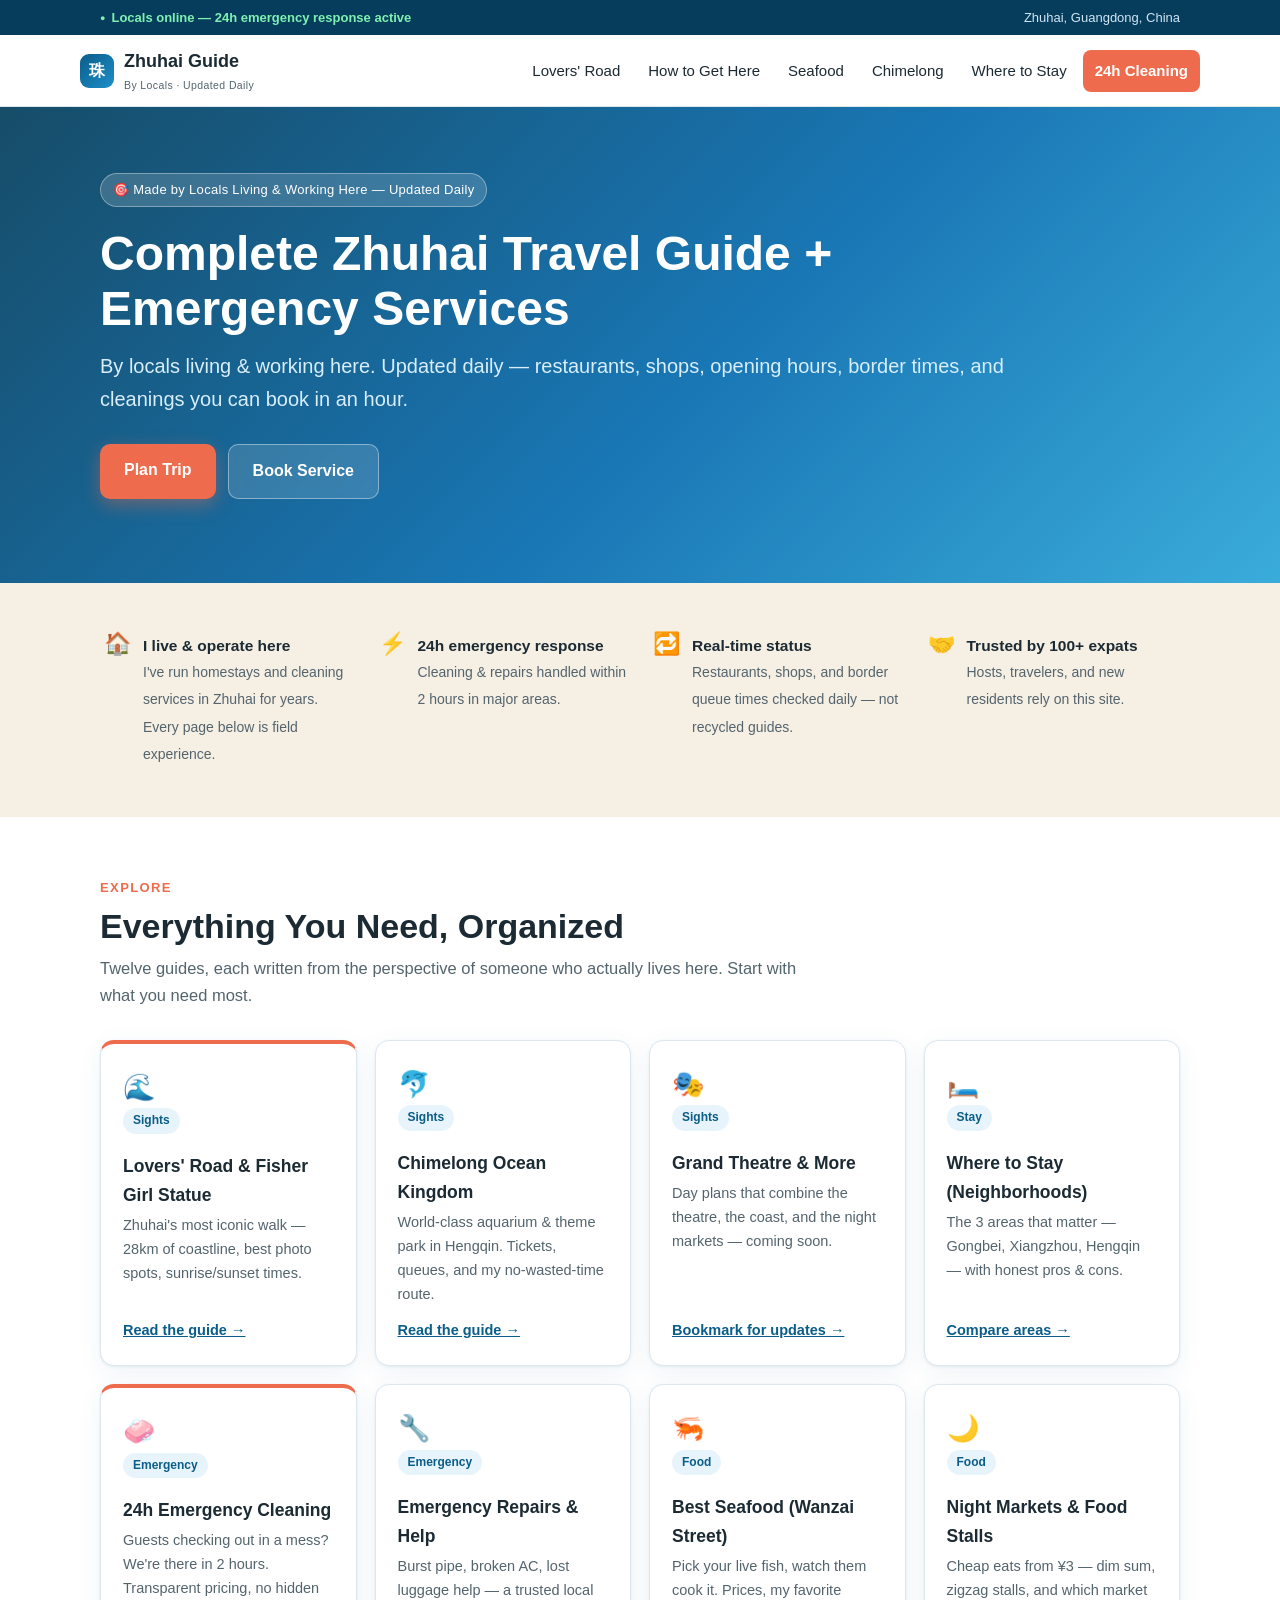
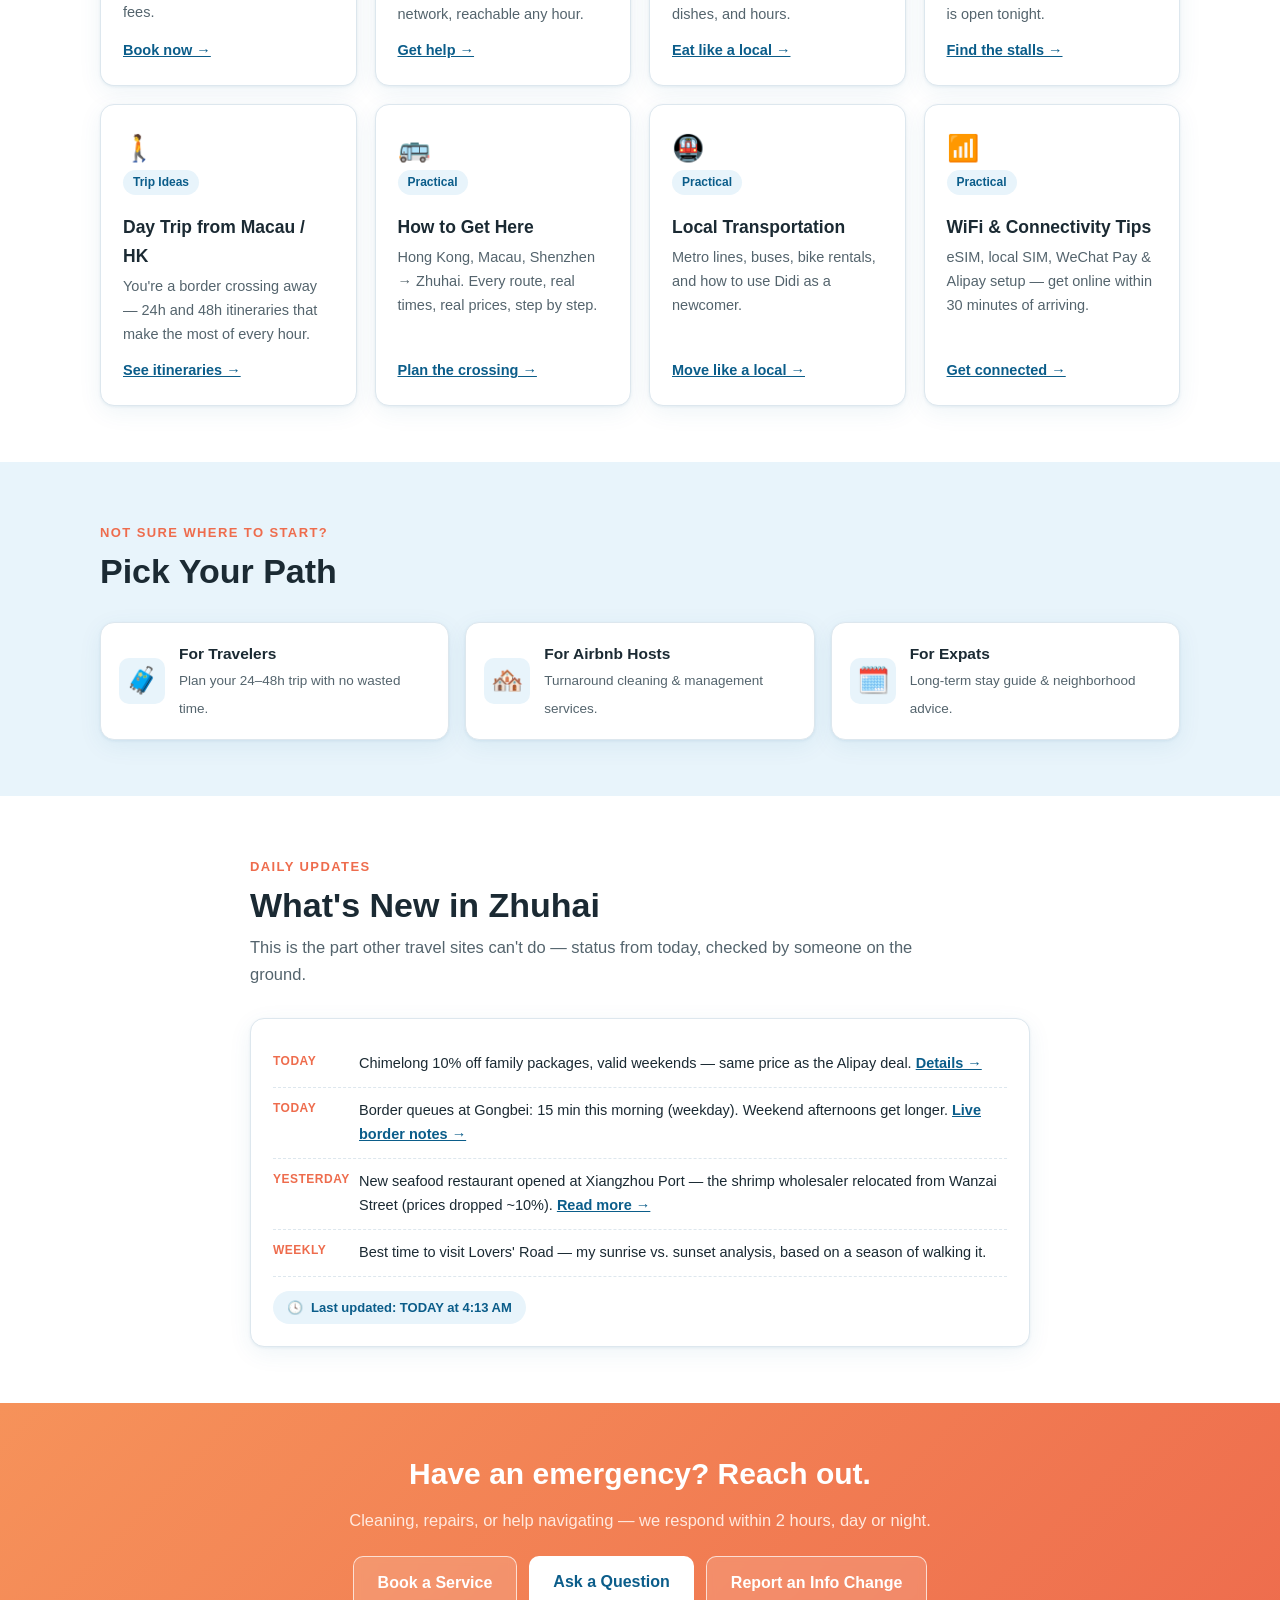
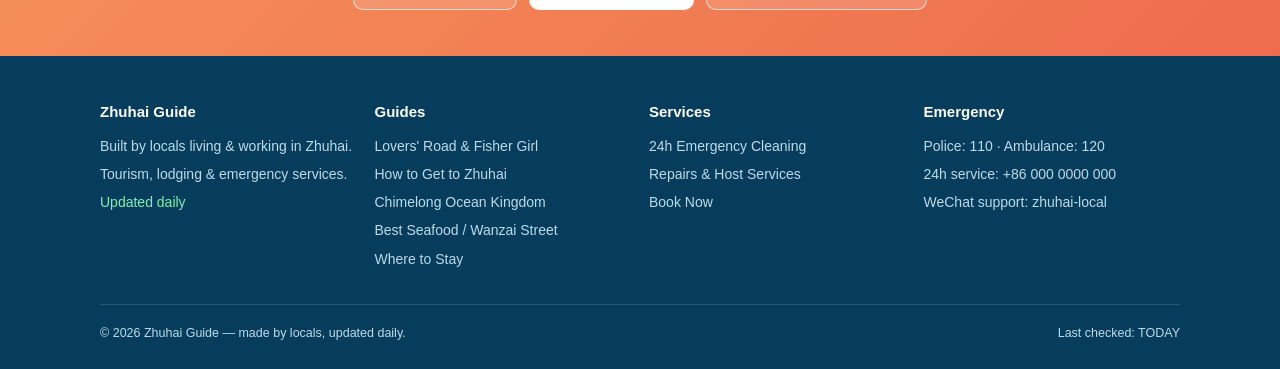
==== index.html @ 051f2bc5 "Init Zhuhai travel guide static site (6 P0 pages)" ====
<!DOCTYPE html>
<html lang="en">
<head>
<meta charset="UTF-8">
<meta name="viewport" content="width=device-width, initial-scale=1.0">
<title>Complete Zhuhai Travel Guide + Emergency Services | By Locals, Updated Daily</title>
<meta name="description" content="Local Zhuhai travel guide: Lovers' Road, Fisher Girl Statue, Chimelong Ocean Kingdom, best seafood, where to stay, and 24-hour emergency cleaning & repair services. Built and updated daily by people living in Zhuhai.">
<meta property="og:title" content="Zhuhai Travel Guide — By Locals, Updated Daily">
<meta property="og:description" content="Lovers' Road, Chimelong, seafood, where to stay + 24h emergency cleaning. Live info from locals living and working in Zhuhai.">
<link rel="stylesheet" href="assets/css/style.css">
</head>
<body>

<!-- Top utility bar -->
<div class="topbar">
  <div class="container">
    <span class="live">Locals online — 24h emergency response active</span>
    <span>Zhuhai, Guangdong, China</span>
  </div>
</div>

<!-- Header -->
<header class="site-header">
  <div class="container navbar">
    <a class="brand" href="index.html">
      <span class="logo">珠</span>
      <span>Zhuhai Guide<small>By Locals · Updated Daily</small></span>
    </a>
    <button class="nav-toggle" aria-label="Menu">☰</button>
    <nav>
      <ul class="nav-links">
        <li><a href="lovers-road.html">Lovers' Road</a></li>
        <li><a href="how-to-get.html">How to Get Here</a></li>
        <li><a href="seafood.html">Seafood</a></li>
        <li><a href="chimelong.html">Chimelong</a></li>
        <li><a href="accommodation.html">Where to Stay</a></li>
        <li class="nav-cta"><a href="emergency-cleaning.html">24h Cleaning</a></li>
      </ul>
    </nav>
  </div>
</header>

<!-- Hero -->
<section class="hero">
  <div class="container">
    <span class="badge">🎯 Made by Locals Living &amp; Working Here — Updated Daily</span>
    <h1>Complete Zhuhai Travel Guide + Emergency Services</h1>
    <p class="lead">By locals living &amp; working here. Updated daily — restaurants, shops, opening hours, border times, and cleanings you can book in an hour.</p>
    <div class="btn-row">
      <a class="btn btn-primary" href="#nav-grid">Plan Trip</a>
      <a class="btn btn-ghost" href="emergency-cleaning.html">Book Service</a>
    </div>
  </div>
</section>

<!-- Trust signals -->
<section class="section sand" style="padding: 36px 0;">
  <div class="container trust-grid">
    <div class="trust-chip"><span class="ico">🏠</span><div><b>I live &amp; operate here</b><span>I've run homestays and cleaning services in Zhuhai for years. Every page below is field experience.</span></div></div>
    <div class="trust-chip"><span class="ico">⚡</span><div><b>24h emergency response</b><span>Cleaning &amp; repairs handled within 2 hours in major areas.</span></div></div>
    <div class="trust-chip"><span class="ico">🔁</span><div><b>Real-time status</b><span>Restaurants, shops, and border queue times checked daily — not recycled guides.</span></div></div>
    <div class="trust-chip"><span class="ico">🤝</span><div><b>Trusted by 100+ expats</b><span>Hosts, travelers, and new residents rely on this site.</span></div></div>
  </div>
</section>

<!-- Quick navigation grid -->
<section class="section" id="nav-grid">
  <div class="container">
    <div class="section-head">
      <span class="kicker">Explore</span>
      <h2>Everything You Need, Organized</h2>
      <p>Twelve guides, each written from the perspective of someone who actually lives here. Start with what you need most.</p>
    </div>

    <div class="grid auto">
      <div class="card accent"><span class="ico">🌊</span><span class="tag">Sights</span><h3>Lovers' Road &amp; Fisher Girl Statue</h3><p>Zhuhai's most iconic walk — 28km of coastline, best photo spots, sunrise/sunset times.</p><a class="more" href="lovers-road.html">Read the guide →</a></div>
      <div class="card"><span class="ico">🐬</span><span class="tag">Sights</span><h3>Chimelong Ocean Kingdom</h3><p>World-class aquarium &amp; theme park in Hengqin. Tickets, queues, and my no-wasted-time route.</p><a class="more" href="chimelong.html">Read the guide →</a></div>
      <div class="card"><span class="ico">🎭</span><span class="tag">Sights</span><h3>Grand Theatre &amp; More</h3><p>Day plans that combine the theatre, the coast, and the night markets — coming soon.</p><a class="more" href="#nav-grid">Bookmark for updates →</a></div>

      <div class="card"><span class="ico">🛏️</span><span class="tag">Stay</span><h3>Where to Stay (Neighborhoods)</h3><p>The 3 areas that matter — Gongbei, Xiangzhou, Hengqin — with honest pros &amp; cons.</p><a class="more" href="accommodation.html">Compare areas →</a></div>
      <div class="card accent"><span class="ico">🧼</span><span class="tag">Emergency</span><h3>24h Emergency Cleaning</h3><p>Guests checking out in a mess? We're there in 2 hours. Transparent pricing, no hidden fees.</p><a class="more" href="emergency-cleaning.html">Book now →</a></div>
      <div class="card"><span class="ico">🔧</span><span class="tag">Emergency</span><h3>Emergency Repairs &amp; Help</h3><p>Burst pipe, broken AC, lost luggage help — a trusted local network, reachable any hour.</p><a class="more" href="emergency-cleaning.html">Get help →</a></div>

      <div class="card"><span class="ico">🦐</span><span class="tag">Food</span><h3>Best Seafood (Wanzai Street)</h3><p>Pick your live fish, watch them cook it. Prices, my favorite dishes, and hours.</p><a class="more" href="seafood.html">Eat like a local →</a></div>
      <div class="card"><span class="ico">🌙</span><span class="tag">Food</span><h3>Night Markets &amp; Food Stalls</h3><p>Cheap eats from ¥3 — dim sum, zigzag stalls, and which market is open tonight.</p><a class="more" href="seafood.html">Find the stalls →</a></div>
      <div class="card"><span class="ico">🚶</span><span class="tag">Trip Ideas</span><h3>Day Trip from Macau / HK</h3><p>You're a border crossing away — 24h and 48h itineraries that make the most of every hour.</p><a class="more" href="how-to-get.html">See itineraries →</a></div>

      <div class="card"><span class="ico">🚌</span><span class="tag">Practical</span><h3>How to Get Here</h3><p>Hong Kong, Macau, Shenzhen → Zhuhai. Every route, real times, real prices, step by step.</p><a class="more" href="how-to-get.html">Plan the crossing →</a></div>
      <div class="card"><span class="ico">🚇</span><span class="tag">Practical</span><h3>Local Transportation</h3><p>Metro lines, buses, bike rentals, and how to use Didi as a newcomer.</p><a class="more" href="accommodation.html">Move like a local →</a></div>
      <div class="card"><span class="ico">📶</span><span class="tag">Practical</span><h3>WiFi &amp; Connectivity Tips</h3><p>eSIM, local SIM, WeChat Pay &amp; Alipay setup — get online within 30 minutes of arriving.</p><a class="more" href="how-to-get.html">Get connected →</a></div>
    </div>
  </div>
</section>

<!-- Quick links for different users -->
<section class="section tint">
  <div class="container">
    <div class="section-head">
      <span class="kicker">Not sure where to start?</span>
      <h2>Pick Your Path</h2>
    </div>
    <div class="user-links">
      <a class="user-link" href="how-to-get.html"><span class="ico">🧳</span><div><b>For Travelers</b><span>Plan your 24–48h trip with no wasted time.</span></div></a>
      <a class="user-link" href="emergency-cleaning.html"><span class="ico">🏘️</span><div><b>For Airbnb Hosts</b><span>Turnaround cleaning &amp; management services.</span></div></a>
      <a class="user-link" href="accommodation.html"><span class="ico">🗓️</span><div><b>For Expats</b><span>Long-term stay guide &amp; neighborhood advice.</span></div></a>
    </div>
  </div>
</section>

<!-- Daily updates -->
<section class="section">
  <div class="container narrow">
    <div class="section-head">
      <span class="kicker">Daily Updates</span>
      <h2>What's New in Zhuhai</h2>
      <p>This is the part other travel sites can't do — status from today, checked by someone on the ground.</p>
    </div>
    <div class="update-card">
      <div class="update-item"><span class="when">Today</span><p>Chimelong 10% off family packages, valid weekends — same price as the Alipay deal. <a href="chimelong.html">Details →</a></p></div>
      <div class="update-item"><span class="when">Today</span><p>Border queues at Gongbei: 15 min this morning (weekday). Weekend afternoons get longer. <a href="how-to-get.html">Live border notes →</a></p></div>
      <div class="update-item"><span class="when">Yesterday</span><p>New seafood restaurant opened at Xiangzhou Port — the shrimp wholesaler relocated from Wanzai Street (prices dropped ~10%). <a href="seafood.html">Read more →</a></p></div>
      <div class="update-item"><span class="when">Weekly</span><p>Best time to visit Lovers' Road — my sunrise vs. sunset analysis, based on a season of walking it.</p></div>
      <div class="updated-stamp" id="updateStamp">Last updated: TODAY</div>
    </div>
  </div>
</section>

<!-- CTA band -->
<section class="cta-band">
  <div class="container">
    <h2>Have an emergency? Reach out.</h2>
    <p>Cleaning, repairs, or help navigating — we respond within 2 hours, day or night.</p>
    <div class="btn-row" style="justify-content: center;">
      <a class="btn btn-ghost" href="emergency-cleaning.html">Book a Service</a>
      <a class="btn" href="how-to-get.html" style="background:#fff;color:var(--ocean);">Ask a Question</a>
      <a class="btn btn-ghost" href="#nav-grid">Report an Info Change</a>
    </div>
  </div>
</section>

<!-- Footer -->
<footer class="site-footer">
  <div class="container">
    <div class="grid">
      <div>
        <h4>Zhuhai Guide</h4>
        <ul>
          <li>Built by locals living &amp; working in Zhuhai.</li>
          <li>Tourism, lodging &amp; emergency services.</li>
          <li class="live" style="color:#7ef0b0;">Updated daily</li>
        </ul>
      </div>
      <div>
        <h4>Guides</h4>
        <ul>
          <li><a href="lovers-road.html">Lovers' Road &amp; Fisher Girl</a></li>
          <li><a href="how-to-get.html">How to Get to Zhuhai</a></li>
          <li><a href="chimelong.html">Chimelong Ocean Kingdom</a></li>
          <li><a href="seafood.html">Best Seafood / Wanzai Street</a></li>
          <li><a href="accommodation.html">Where to Stay</a></li>
        </ul>
      </div>
      <div>
        <h4>Services</h4>
        <ul>
          <li><a href="emergency-cleaning.html">24h Emergency Cleaning</a></li>
          <li><a href="emergency-cleaning.html">Repairs &amp; Host Services</a></li>
          <li><a href="emergency-cleaning.html">Book Now</a></li>
        </ul>
      </div>
      <div>
        <h4>Emergency</h4>
        <ul>
          <li>Police: 110 · Ambulance: 120</li>
          <li>24h service: +86 000 0000 000</li>
          <li>WeChat support: zhuhai-local</li>
        </ul>
      </div>
    </div>
    <div class="footer-base">
      <span>© 2026 Zhuhai Guide — made by locals, updated daily.</span>
      <span class="live">Last checked: TODAY</span>
    </div>
  </div>
</footer>

<script src="assets/js/main.js"></script>
</body>
</html>
---- assets/css/style.css ----
/* ============ Zhuhai Guide — Shared Stylesheet ============ */
:root {
  --ocean: #0b5d8a;
  --ocean-dark: #073d5c;
  --ocean-light: #e8f4fb;
  --sand: #f6efe4;
  --sand-dark: #e8dcc8;
  --coral: #ee6c4d;
  --coral-dark: #d95539;
  --gold: #f2a900;
  --ink: #1b2a33;
  --ink-soft: #54646d;
  --white: #ffffff;
  --line: #dde7ee;
  --shadow: 0 1px 3px rgba(11, 93, 138, 0.08), 0 6px 24px rgba(11, 93, 138, 0.07);
  --shadow-lg: 0 4px 10px rgba(11, 93, 138, 0.1), 0 18px 48px rgba(11, 93, 138, 0.12);
  --radius: 14px;
  --radius-sm: 9px;
  --maxw: 1120px;
}

* { box-sizing: border-box; }

html { scroll-behavior: smooth; }

body {
  margin: 0;
  font-family: -apple-system, BlinkMacSystemFont, "Segoe UI", Roboto, "Helvetica Neue", "PingFang SC", "Microsoft YaHei", sans-serif;
  color: var(--ink);
  background: var(--white);
  line-height: 1.65;
  font-size: 16.5px;
}

img { max-width: 100%; display: block; }

a { color: var(--ocean); }

.container { max-width: var(--maxw); margin: 0 auto; padding: 0 20px; }
.narrow { max-width: 820px; }

/* ---------- Top utility bar ---------- */
.topbar {
  background: var(--ocean-dark);
  color: #cfe7f5;
  font-size: 13px;
  padding: 7px 0;
}
.topbar .container { display: flex; align-items: center; justify-content: space-between; gap: 12px; flex-wrap: wrap; }
.topbar .live { color: #7ef0b0; font-weight: 600; }
.topbar .live::before { content: "●"; margin-right: 6px; font-size: 9px; vertical-align: middle; }

/* ---------- Header / Nav ---------- */
.site-header {
  position: sticky; top: 0; z-index: 50;
  background: rgba(255, 255, 255, 0.92);
  backdrop-filter: blur(8px);
  border-bottom: 1px solid var(--line);
}
.navbar { display: flex; align-items: center; justify-content: space-between; gap: 16px; padding: 12px 0; }
.brand { display: flex; align-items: center; gap: 10px; font-weight: 700; color: var(--ink); text-decoration: none; font-size: 18px; }
.brand .logo { width: 34px; height: 34px; border-radius: 9px; background: linear-gradient(135deg, var(--ocean), #1d8fc9); display: grid; place-items: center; color: #fff; font-size: 16px; }
.brand small { display: block; font-size: 10.5px; font-weight: 500; color: var(--ink-soft); letter-spacing: 0.4px; }

.nav-links { display: flex; align-items: center; gap: 4px; list-style: none; margin: 0; padding: 0; }
.nav-links a { display: block; padding: 9px 12px; border-radius: 8px; text-decoration: none; color: var(--ink); font-size: 15px; font-weight: 500; }
.nav-links a:hover { background: var(--ocean-light); color: var(--ocean); }
.nav-cta a { background: var(--coral); color: #fff !important; font-weight: 600; }
.nav-cta a:hover { background: var(--coral-dark); }

.nav-toggle { display: none; background: none; border: 1px solid var(--line); border-radius: 8px; padding: 8px 10px; cursor: pointer; font-size: 18px; line-height: 1; }

@media (max-width: 960px) {
  .nav-toggle { display: block; }
  .nav-links {
    display: none;
    position: absolute; top: 100%; left: 0; right: 0;
    background: var(--white);
    border-bottom: 1px solid var(--line);
    box-shadow: var(--shadow);
    flex-direction: column; align-items: stretch; padding: 10px 16px 14px; gap: 2px;
  }
  .nav-links.open { display: flex; }
}

/* ---------- Hero ---------- */
.hero { position: relative; background: linear-gradient(135deg, #07415f 0%, #0b6eb0 55%, #2ea7d8 100%); color: #fff; padding: 66px 0 84px; overflow: hidden; }
.hero::after { content: ""; position: absolute; inset: 0; background-image: linear-gradient(160deg, rgba(255,255,255,0.06) 25%, transparent 25%), linear-gradient(160deg, transparent 25%, rgba(255,255,255,0.06) 25%); background-size: 46px 46px; pointer-events: none; }
.hero .container { position: relative; z-index: 1; }
.hero h1 { font-size: clamp(30px, 5vw, 48px); line-height: 1.14; margin: 0 0 14px; max-width: 17em; }
.hero p.lead { font-size: clamp(16px, 2.4vw, 20px); color: #d8eefb; max-width: 46em; margin: 0 0 28px; }
.hero .badge { display: inline-block; background: rgba(255,255,255,0.16); border: 1px solid rgba(255,255,255,0.35); padding: 5px 12px; border-radius: 999px; font-size: 13px; margin-bottom: 20px; letter-spacing: 0.3px; }
.btn-row { display: flex; flex-wrap: wrap; gap: 12px; }
.btn { display: inline-block; padding: 13px 24px; border-radius: 10px; font-weight: 600; text-decoration: none; font-size: 16px; transition: transform 0.12s ease, box-shadow 0.12s ease; }
.btn:hover { transform: translateY(-1px); }
.btn-primary { background: var(--coral); color: #fff; box-shadow: 0 6px 18px rgba(238,108,77,0.4); }
.btn-primary:hover { background: var(--coral-dark); }
.btn-ghost { background: rgba(255,255,255,0.14); color: #fff; border: 1px solid rgba(255,255,255,0.4); backdrop-filter: blur(4px); }
.btn-ghost:hover { background: rgba(255,255,255,0.24); }
.btn-outline { background: var(--white); color: var(--ocean); border: 1.5px solid var(--ocean); }
.btn-outline:hover { background: var(--ocean-light); }

/* ---------- Sections ---------- */
.section { padding: 56px 0; }
.section.tint { background: var(--ocean-light); }
.section.sand { background: var(--sand); }
.section-head { max-width: 720px; margin-bottom: 30px; }
.section-head h2 { font-size: clamp(24px, 3.4vw, 34px); margin: 6px 0 8px; line-height: 1.2; }
.section-head .kicker { color: var(--coral); font-weight: 700; font-size: 13px; letter-spacing: 1.4px; text-transform: uppercase; }
.section-head p { color: var(--ink-soft); margin: 0; }

/* ---------- Trust strip ---------- */
.trust { background: var(--white); border-bottom: 1px solid var(--line); }
.trust-grid { display: grid; grid-template-columns: repeat(auto-fit, minmax(230px, 1fr)); gap: 18px; }
.trust-chip { display: flex; align-items: flex-start; gap: 12px; padding: 14px 4px; }
.trust-chip .ico { font-size: 22px; line-height: 1; }
.trust-chip b { display: block; font-size: 15.5px; }
.trust-chip span { color: var(--ink-soft); font-size: 14px; }

/* ---------- Cards / grids ---------- */
.grid { display: grid; gap: 18px; }
.grid.auto { grid-template-columns: repeat(auto-fit, minmax(250px, 1fr)); }

.card { background: var(--white); border: 1px solid var(--line); border-radius: var(--radius); padding: 22px; box-shadow: var(--shadow); display: flex; flex-direction: column; }
.card:hover { box-shadow: var(--shadow-lg); }
.card .ico { font-size: 26px; }
.card h3 { margin: 10px 0 4px; font-size: 17.5px; }
.card p { margin: 0 0 12px; color: var(--ink-soft); font-size: 14.5px; flex: 1; }
.card .tag { align-self: flex-start; background: var(--ocean-light); color: var(--ocean); font-size: 12px; font-weight: 600; padding: 3px 10px; border-radius: 999px; margin-bottom: 8px; }
.card a.more { font-weight: 600; font-size: 14.5px; }
.card.accent { border-top: 4px solid var(--coral); }

/* ---------- Quick links ---------- */
.user-links { display: grid; grid-template-columns: repeat(auto-fit, minmax(240px, 1fr)); gap: 16px; }
.user-link { display: flex; align-items: center; gap: 14px; background: var(--white); border: 1px solid var(--line); border-radius: var(--radius); padding: 18px; text-decoration: none; color: var(--ink); box-shadow: var(--shadow); }
.user-link:hover { border-color: var(--ocean); box-shadow: var(--shadow-lg); }
.user-link .ico { font-size: 26px; background: var(--ocean-light); border-radius: 10px; width: 46px; height: 46px; display: grid; place-items: center; flex-shrink: 0; }
.user-link b { display: block; font-size: 15.5px; }
.user-link span { color: var(--ink-soft); font-size: 13.5px; }

/* ---------- Update log ---------- */
.update-card { background: var(--white); border: 1px solid var(--line); border-radius: var(--radius); padding: 22px; box-shadow: var(--shadow); }
.update-item { display: flex; gap: 12px; padding: 11px 0; border-bottom: 1px dashed var(--line); }
.update-item:last-child { border-bottom: 0; }
.update-item .when { color: var(--coral); font-weight: 700; font-size: 12px; text-transform: uppercase; letter-spacing: 0.5px; min-width: 74px; }
.update-item p { margin: 0; font-size: 14.5px; }
.update-item a { font-weight: 600; }
.updated-stamp { display: inline-flex; align-items: center; gap: 8px; background: var(--ocean-light); color: var(--ocean); padding: 6px 14px; border-radius: 999px; font-size: 13px; font-weight: 600; margin-top: 14px; }
.updated-stamp::before { content: "🕓"; }

/* ---------- Article / prose pages ---------- */
.page-head { background: linear-gradient(135deg, #07415f, #0b6eb0); color: #fff; padding: 44px 0 52px; }
.page-head h1 { margin: 6px 0 10px; font-size: clamp(26px, 4vw, 40px); line-height: 1.15; }
.page-head p { color: #d8eefb; margin: 0; max-width: 60em; font-size: 16px; }
.page-head .crumbs { font-size: 13px; color: #b5d8ee; margin-bottom: 14px; }
.page-head .crumbs a { color: #d8eefb; text-decoration: none; }
.page-head .crumbs a:hover { text-decoration: underline; }

.prose { padding-top: 40px; }
.prose h2 { font-size: 25px; margin: 44px 0 10px; padding-top: 8px; border-top: 1px solid var(--line); }
.prose h3 { font-size: 19px; margin: 26px 0 8px; color: var(--ocean-dark); }
.prose p { color: #32424c; }
.prose ul, .prose ol { color: #32424c; }
.prose li { margin: 5px 0; }
.prose blockquote { margin: 20px 0; padding: 16px 20px; background: var(--sand); border-left: 4px solid var(--gold); border-radius: 0 var(--radius-sm) var(--radius-sm) 0; font-style: italic; color: #4a3b22; }
.prose blockquote strong { font-style: normal; }

/* ---------- Tables ---------- */
.table-wrap { overflow-x: auto; margin: 18px 0; border: 1px solid var(--line); border-radius: var(--radius); box-shadow: var(--shadow); }
table { border-collapse: collapse; width: 100%; font-size: 14.5px; min-width: 560px; }
th, td { text-align: left; padding: 11px 14px; border-bottom: 1px solid var(--line); vertical-align: top; }
th { background: var(--ocean); color: #fff; font-weight: 600; font-size: 13.5px; letter-spacing: 0.3px; }
tbody tr:nth-child(even) { background: #f7fbfe; }
tbody tr:last-child td { border-bottom: 0; }
table .best { background: #e7f8ee !important; }

/* ---------- Info boxes ---------- */
.infobox { background: var(--ocean-light); border: 1px solid var(--ocean); border-radius: var(--radius); padding: 22px; margin: 24px 0; }
.infobox h3 { margin-top: 0; color: var(--ocean-dark); }
.infobox .rows { display: grid; gap: 9px; }
.infobox .rows div { font-size: 14.5px; }
.infobox .rows .k { display: inline-block; min-width: 118px; font-weight: 700; }

.emergency-box { background: #fff4f1; border: 1.5px solid var(--coral); border-radius: var(--radius); padding: 20px 22px; margin: 24px 0; }
.emergency-box h3 { margin-top: 0; color: var(--coral-dark); }
.emergency-box a.big { display: inline-block; margin-top: 6px; background: var(--coral); color: #fff; font-weight: 700; padding: 12px 22px; border-radius: 10px; text-decoration: none; }
.emergency-box a.big:hover { background: var(--coral-dark); }

.pricing { display: grid; grid-template-columns: repeat(auto-fit, minmax(240px, 1fr)); gap: 16px; }
.price-card { background: var(--white); border: 1px solid var(--line); border-radius: var(--radius); padding: 20px; box-shadow: var(--shadow); }
.price-card h4 { margin: 0 0 6px; color: var(--ocean-dark); }
.price-card .price { font-size: 22px; font-weight: 800; color: var(--coral); margin: 4px 0; }
.price-card ul { margin: 8px 0 0; padding-left: 18px; color: var(--ink-soft); font-size: 14px; }

/* ---------- Steps ---------- */
.steps { counter-reset: step; list-style: none; margin: 16px 0; padding: 0; }
.steps li { counter-increment: step; position: relative; padding: 6px 0 16px 52px; color: #32424c; }
.steps li::before { content: counter(step); position: absolute; left: 0; top: 6px; width: 36px; height: 36px; border-radius: 50%; background: var(--ocean); color: #fff; display: grid; place-items: center; font-weight: 700; font-size: 15px; }
.steps li b { color: var(--ink); }

/* ---------- Testimonials ---------- */
.talk-grid { display: grid; grid-template-columns: repeat(auto-fit, minmax(260px, 1fr)); gap: 18px; }
.talk { background: var(--white); border: 1px solid var(--line); border-radius: var(--radius); padding: 20px; box-shadow: var(--shadow); }
.talk .stars { color: var(--gold); letter-spacing: 2px; }
.talk p { font-size: 14.5px; color: #32424c; margin: 10px 0; }
.talk .who { font-size: 13px; color: var(--ink-soft); font-weight: 600; }

/* ---------- Checkmark lists ---------- */
.checks { list-style: none; padding: 0; margin: 14px 0; }
.checks li { position: relative; padding: 6px 0 6px 30px; color: #32424c; }
.checks li::before { content: "✓"; position: absolute; left: 0; top: 6px; color: #1f9d55; font-weight: 700; }

/* ---------- Back to top ---------- */
.toc { background: var(--white); border: 1px solid var(--line); border-radius: var(--radius); padding: 16px 20px; box-shadow: var(--shadow); display: inline-block; }
.toc a { display: inline-block; margin-right: 14px; font-size: 14px; font-weight: 600; }

/* ---------- FAQ ---------- */
details.faq { border: 1px solid var(--line); border-radius: var(--radius-sm); margin: 8px 0; padding: 4px 16px; background: var(--white); }
details.faq summary { cursor: pointer; font-weight: 600; padding: 12px 0; font-size: 15.5px; }
details.faq summary::before { content: "▸ "; color: var(--coral); }
details.faq[open] summary::before { content: "▾ "; }
details.faq p { margin-top: 0; color: #32424c; }

/* ---------- CTA band ---------- */
.cta-band { background: linear-gradient(135deg, #f6925a, #ee6c4d); color: #fff; padding: 46px 0; text-align: center; }
.cta-band h2 { margin: 0 0 8px; font-size: clamp(22px, 3.4vw, 30px); }
.cta-band p { color: #ffe9df; margin: 0 auto 22px; max-width: 46em; }
.cta-band .btn-ghost { border-color: rgba(255,255,255,0.7); }

/* ---------- Footer ---------- */
.site-footer { background: var(--ocean-dark); color: #bcdbe9; padding: 44px 0 26px; font-size: 14px; }
.site-footer .grid { grid-template-columns: repeat(auto-fit, minmax(180px, 1fr)); }
.site-footer h4 { color: #fff; margin: 0 0 10px; font-size: 15px; }
.site-footer ul { list-style: none; margin: 0; padding: 0; }
.site-footer li { margin: 5px 0; }
.site-footer a { color: #bcdbe9; text-decoration: none; }
.site-footer a:hover { color: #fff; text-decoration: underline; }
.footer-base { border-top: 1px solid rgba(255,255,255,0.14); margin-top: 28px; padding-top: 18px; display: flex; justify-content: space-between; flex-wrap: wrap; gap: 10px; font-size: 12.5px; }
.footer-base .live::before { color: #7ef0b0; }

/* ---------- Misc ---------- */
.subtle { color: var(--ink-soft); font-size: 14px; }
.two-col { columns: 2 260px; column-gap: 40px; }
.pad-top { padding-top: 40px; }
.center { text-align: center; }
.mt-0 { margin-top: 0; }
a.card, a.card:hover { color: inherit; text-decoration: none; }
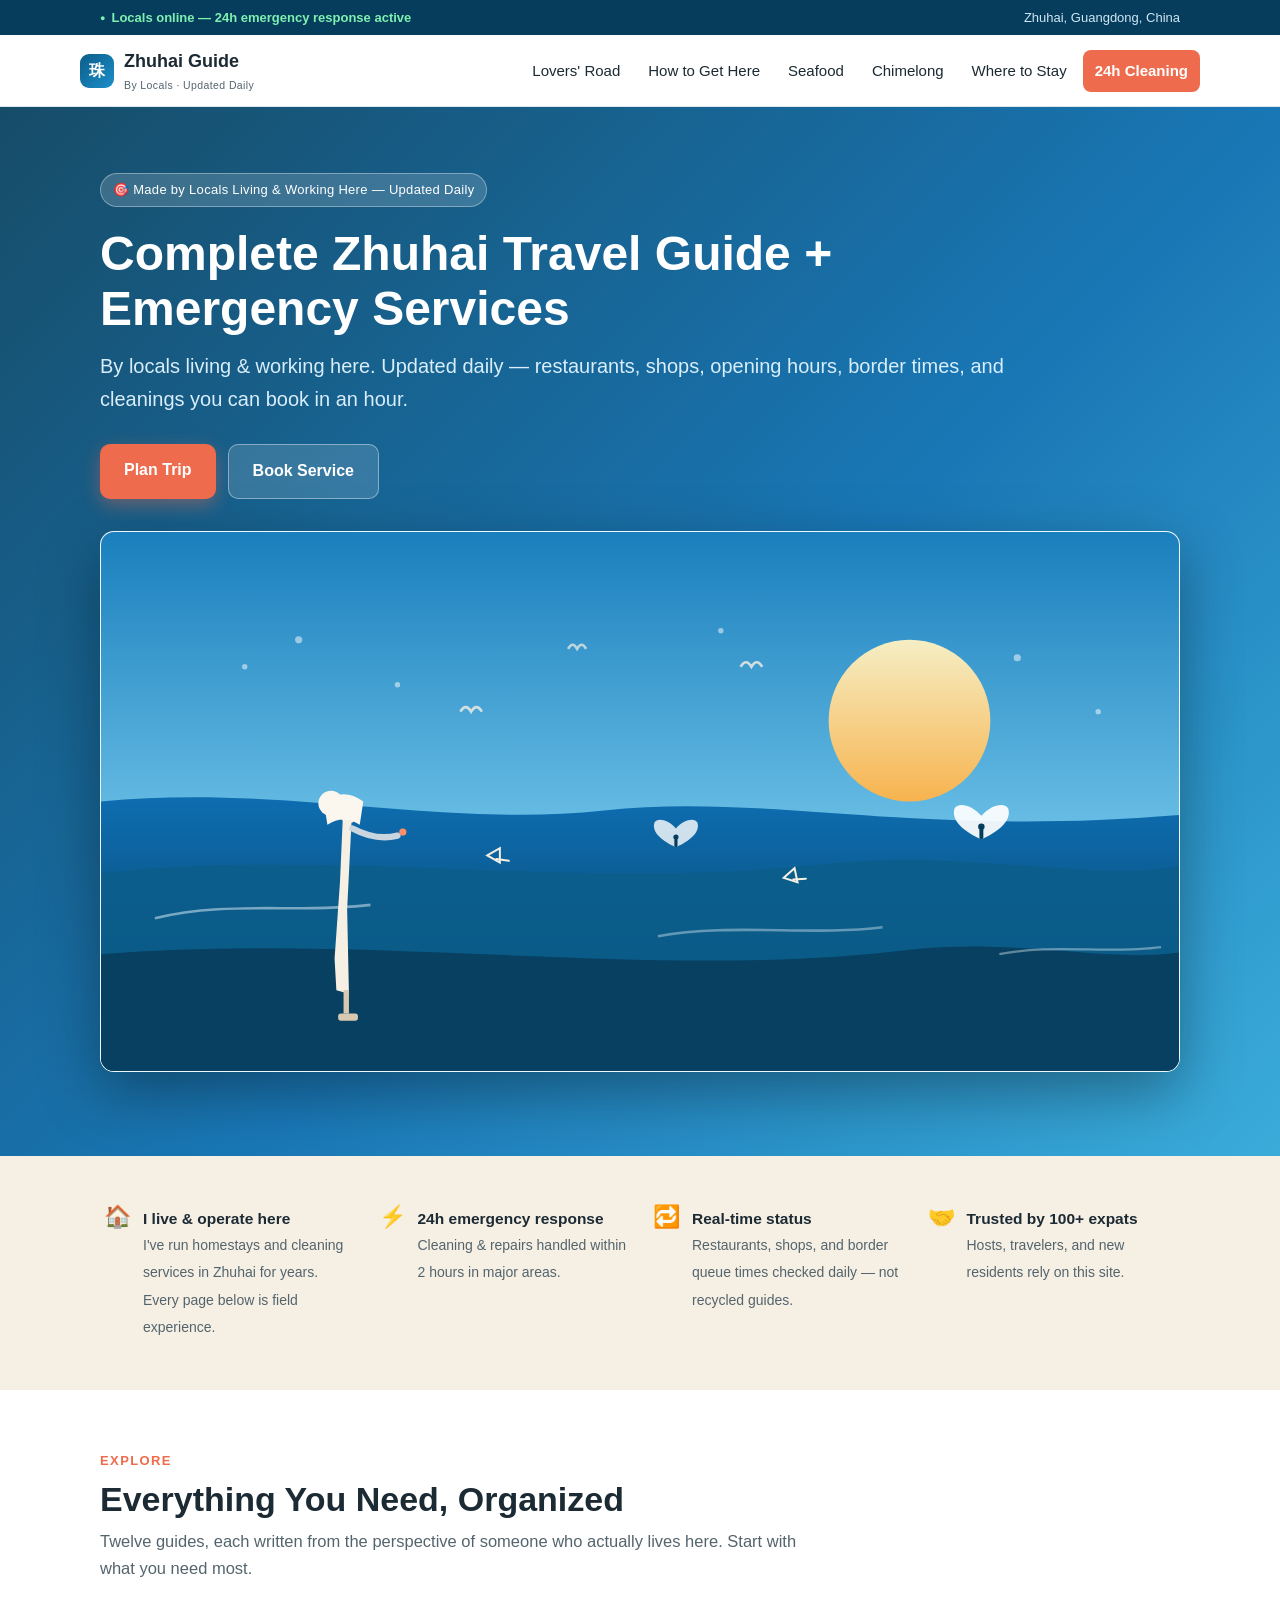
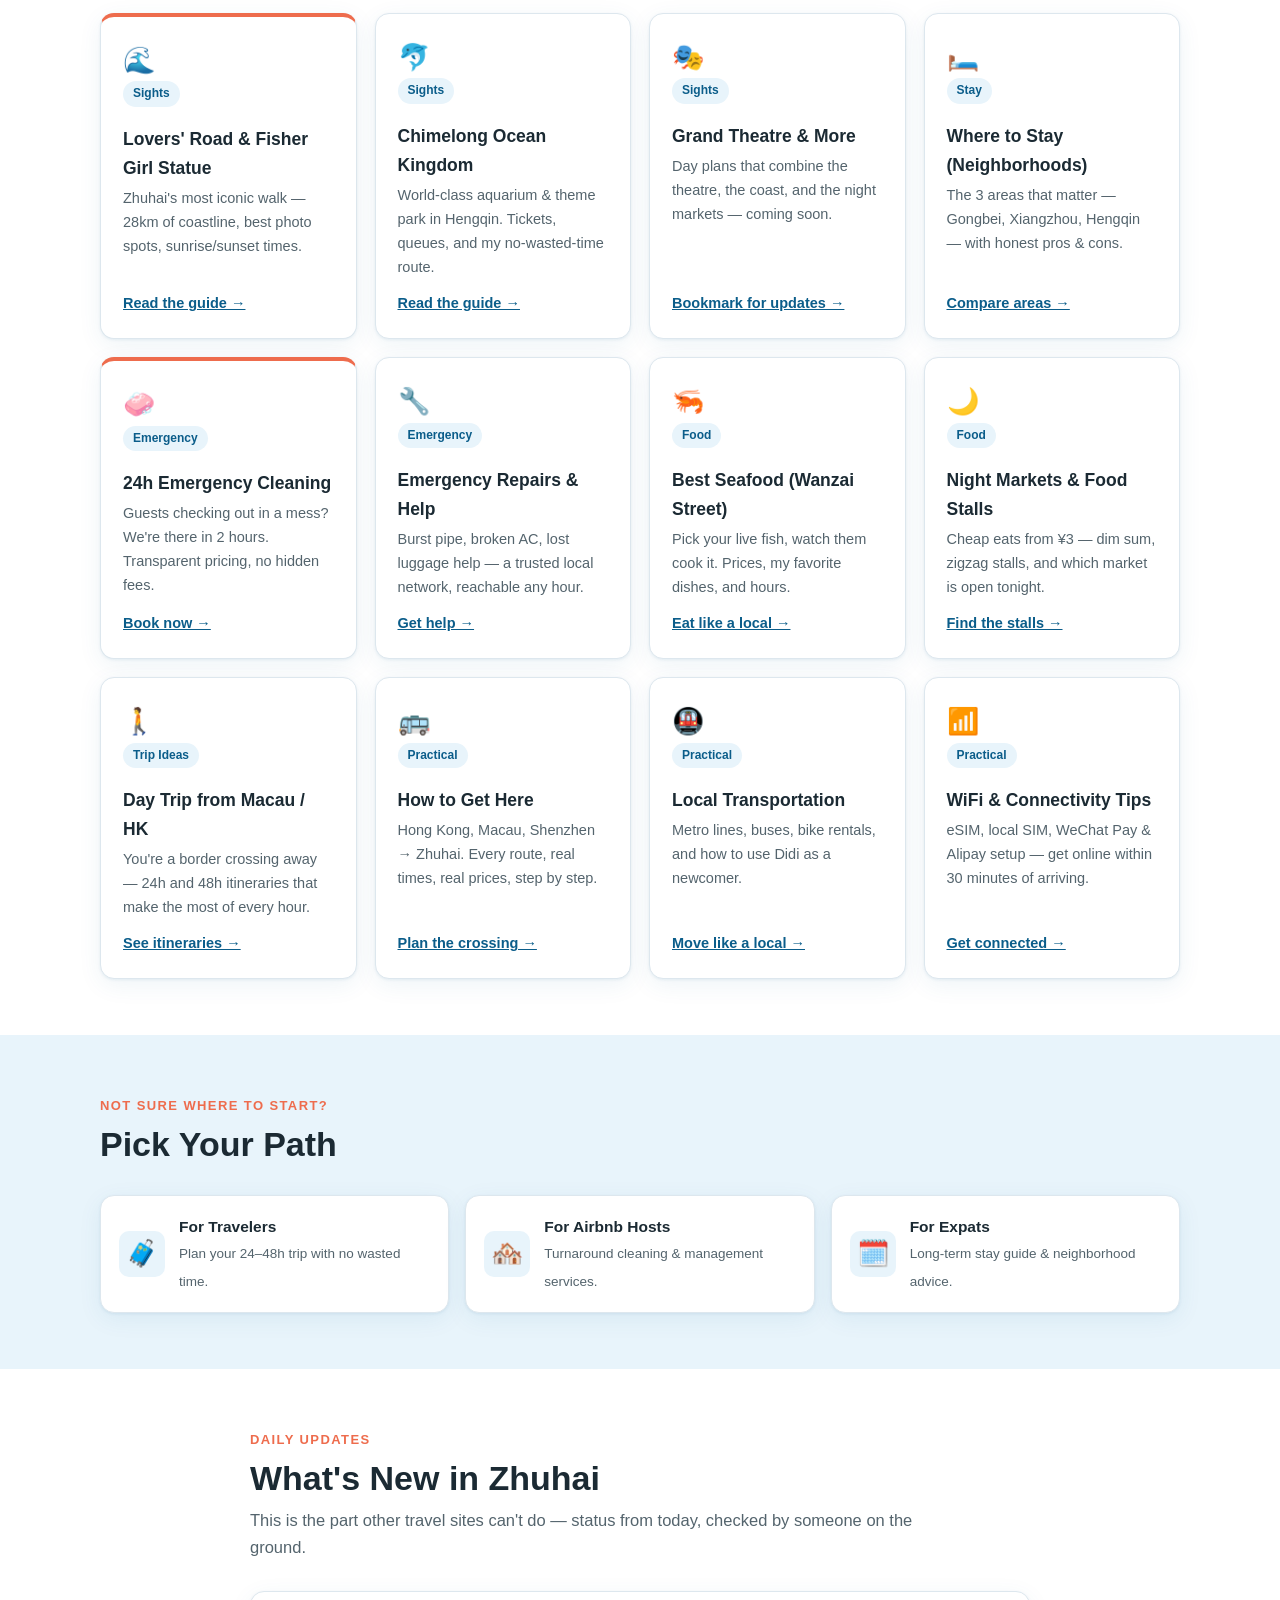
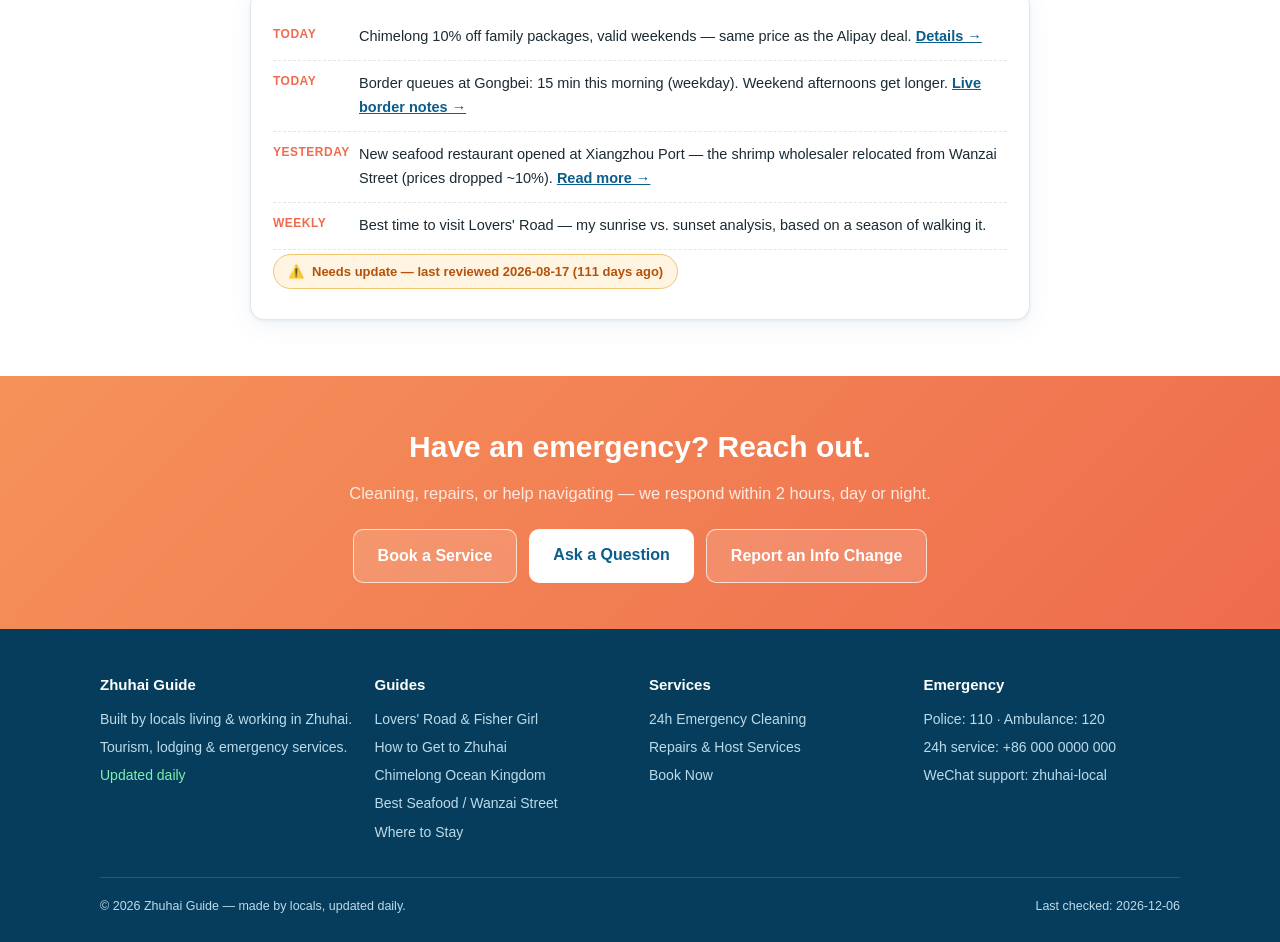
==== commit 5523bc5b: "Optimize: real images, honest update stamps, SEO structured data, GitHub Pages URLs" ====
--- a/index.html
+++ b/index.html
@@ -4,10 +4,45 @@
 <meta charset="UTF-8">
 <meta name="viewport" content="width=device-width, initial-scale=1.0">
 <title>Complete Zhuhai Travel Guide + Emergency Services | By Locals, Updated Daily</title>
-<meta name="description" content="Local Zhuhai travel guide: Lovers' Road, Fisher Girl Statue, Chimelong Ocean Kingdom, best seafood, where to stay, and 24-hour emergency cleaning & repair services. Built and updated daily by people living in Zhuhai.">
+<meta name="description" content="Local Zhuhai travel guide: Lovers' Road, Fisher Girl Statue, Chimelong Ocean Kingdom, best seafood and where to stay, plus 24-hour emergency cleaning & repair services.">
+<meta property="og:type" content="website">
+<meta property="og:url" content="https://colldcc.github.io/zhuhai-guide/">
 <meta property="og:title" content="Zhuhai Travel Guide — By Locals, Updated Daily">
 <meta property="og:description" content="Lovers' Road, Chimelong, seafood, where to stay + 24h emergency cleaning. Live info from locals living and working in Zhuhai.">
+<meta property="og:image" content="https://colldcc.github.io/zhuhai-guide/assets/img/hero-coast.svg">
+<meta name="twitter:card" content="summary_large_image">
+<meta name="twitter:title" content="Zhuhai Travel Guide — By Locals, Updated Daily">
+<meta name="twitter:description" content="Lovers' Road, Chimelong, seafood, where to stay + 24h emergency cleaning in Zhuhai.">
+<link rel="canonical" href="https://colldcc.github.io/zhuhai-guide/">
+<link rel="icon" type="image/svg+xml" href="assets/img/favicon.svg">
 <link rel="stylesheet" href="assets/css/style.css">
+<script type="application/ld+json">
+{
+  "@context": "https://schema.org",
+  "@graph": [
+    {
+      "@type": "WebSite",
+      "name": "Zhuhai Guide",
+      "url": "https://colldcc.github.io/zhuhai-guide/",
+      "inLanguage": "en"
+    },
+    {
+      "@type": "LocalBusiness",
+      "name": "Zhuhai Guide — 24h Cleaning & Repair Services",
+      "url": "https://colldcc.github.io/zhuhai-guide/emergency-cleaning.html",
+      "description": "Emergency cleaning and repair coordination for Airbnb hosts, hotels and travelers in Zhuhai. 2-hour response.",
+      "areaServed": "Zhuhai, Guangdong, China",
+      "telephone": "+86-000-0000-000",
+      "openingHoursSpecification": {
+        "@type": "OpeningHoursSpecification",
+        "dayOfWeek": ["Monday","Tuesday","Wednesday","Thursday","Friday","Saturday","Sunday"],
+        "opens": "00:00",
+        "closes": "23:59"
+      }
+    }
+  ]
+}
+</script>
 </head>
 <body>
 
@@ -50,6 +85,9 @@
       <a class="btn btn-primary" href="#nav-grid">Plan Trip</a>
       <a class="btn btn-ghost" href="emergency-cleaning.html">Book Service</a>
     </div>
+    <div class="hero-art">
+      <div class="img-frame"><img src="assets/img/hero-coast.svg" alt="Illustration of Zhuhai's coastline with the Fisher Girl statue at sunset" width="1200" height="600" loading="lazy"></div>
+    </div>
   </div>
 </section>
 
@@ -59,6 +97,7 @@
     <div class="trust-chip"><span class="ico">🏠</span><div><b>I live &amp; operate here</b><span>I've run homestays and cleaning services in Zhuhai for years. Every page below is field experience.</span></div></div>
     <div class="trust-chip"><span class="ico">⚡</span><div><b>24h emergency response</b><span>Cleaning &amp; repairs handled within 2 hours in major areas.</span></div></div>
     <div class="trust-chip"><span class="ico">🔁</span><div><b>Real-time status</b><span>Restaurants, shops, and border queue times checked daily — not recycled guides.</span></div></div>
+    <!-- TODO(pre-launch): 本区块数字("100+ expats")为占位文案,上线前请替换为真实客单数据。 -->
     <div class="trust-chip"><span class="ico">🤝</span><div><b>Trusted by 100+ expats</b><span>Hosts, travelers, and new residents rely on this site.</span></div></div>
   </div>
 </section>
@@ -120,7 +159,7 @@
       <div class="update-item"><span class="when">Today</span><p>Border queues at Gongbei: 15 min this morning (weekday). Weekend afternoons get longer. <a href="how-to-get.html">Live border notes →</a></p></div>
       <div class="update-item"><span class="when">Yesterday</span><p>New seafood restaurant opened at Xiangzhou Port — the shrimp wholesaler relocated from Wanzai Street (prices dropped ~10%). <a href="seafood.html">Read more →</a></p></div>
       <div class="update-item"><span class="when">Weekly</span><p>Best time to visit Lovers' Road — my sunrise vs. sunset analysis, based on a season of walking it.</p></div>
-      <div class="updated-stamp" id="updateStamp">Last updated: TODAY</div>
+      <div class="updated-stamp" id="updateStamp" data-review="2026-08-17">Last reviewed: today</div>
     </div>
   </div>
 </section>
@@ -179,7 +218,7 @@
     </div>
     <div class="footer-base">
       <span>© 2026 Zhuhai Guide — made by locals, updated daily.</span>
-      <span class="live">Last checked: TODAY</span>
+      <span class="live footer-check">Last checked: pending</span>
     </div>
   </div>
 </footer>
--- a/assets/css/style.css
+++ b/assets/css/style.css
@@ -145,8 +145,8 @@
 .update-item .when { color: var(--coral); font-weight: 700; font-size: 12px; text-transform: uppercase; letter-spacing: 0.5px; min-width: 74px; }
 .update-item p { margin: 0; font-size: 14.5px; }
 .update-item a { font-weight: 600; }
-.updated-stamp { display: inline-flex; align-items: center; gap: 8px; background: var(--ocean-light); color: var(--ocean); padding: 6px 14px; border-radius: 999px; font-size: 13px; font-weight: 600; margin-top: 14px; }
-.updated-stamp::before { content: "🕓"; }
+
+.two-col { columns: 2 260px; column-gap: 40px; }
 
 /* ---------- Article / prose pages ---------- */
 .page-head { background: linear-gradient(135deg, #07415f, #0b6eb0); color: #fff; padding: 44px 0 52px; }
@@ -240,6 +240,20 @@
 
 /* ---------- Misc ---------- */
 .subtle { color: var(--ink-soft); font-size: 14px; }
+/* ---------- Images ---------- */
+.img-frame { border-radius: var(--radius); overflow: hidden; box-shadow: var(--shadow-lg); background: var(--ocean-light); }
+.img-frame img { width: 100%; height: auto; object-fit: cover; }
+figure.image { margin: 26px 0; }
+figure.image figcaption { font-size: 13px; color: var(--ink-soft); margin-top: 8px; }
+.hero-art { margin-top: 32px; }
+.hero-art .img-frame { border: 1px solid rgba(255,255,255,0.25); box-shadow: 0 20px 60px rgba(0,0,0,0.35); }
+
+/* ---------- Update stamps ---------- */
+.updated-stamp { display: inline-flex; align-items: center; gap: 8px; background: var(--ocean-light); color: var(--ocean); padding: 6px 14px; border-radius: 999px; font-size: 13px; font-weight: 600; margin: 4px 0 8px; }
+.updated-stamp::before { content: "🕓"; }
+.updated-stamp.stale { background: #fff3e2; color: #b45309; border: 1px solid #f2c66d; }
+.updated-stamp.stale::before { content: "⚠️"; }
+
 .two-col { columns: 2 260px; column-gap: 40px; }
 .pad-top { padding-top: 40px; }
 .center { text-align: center; }
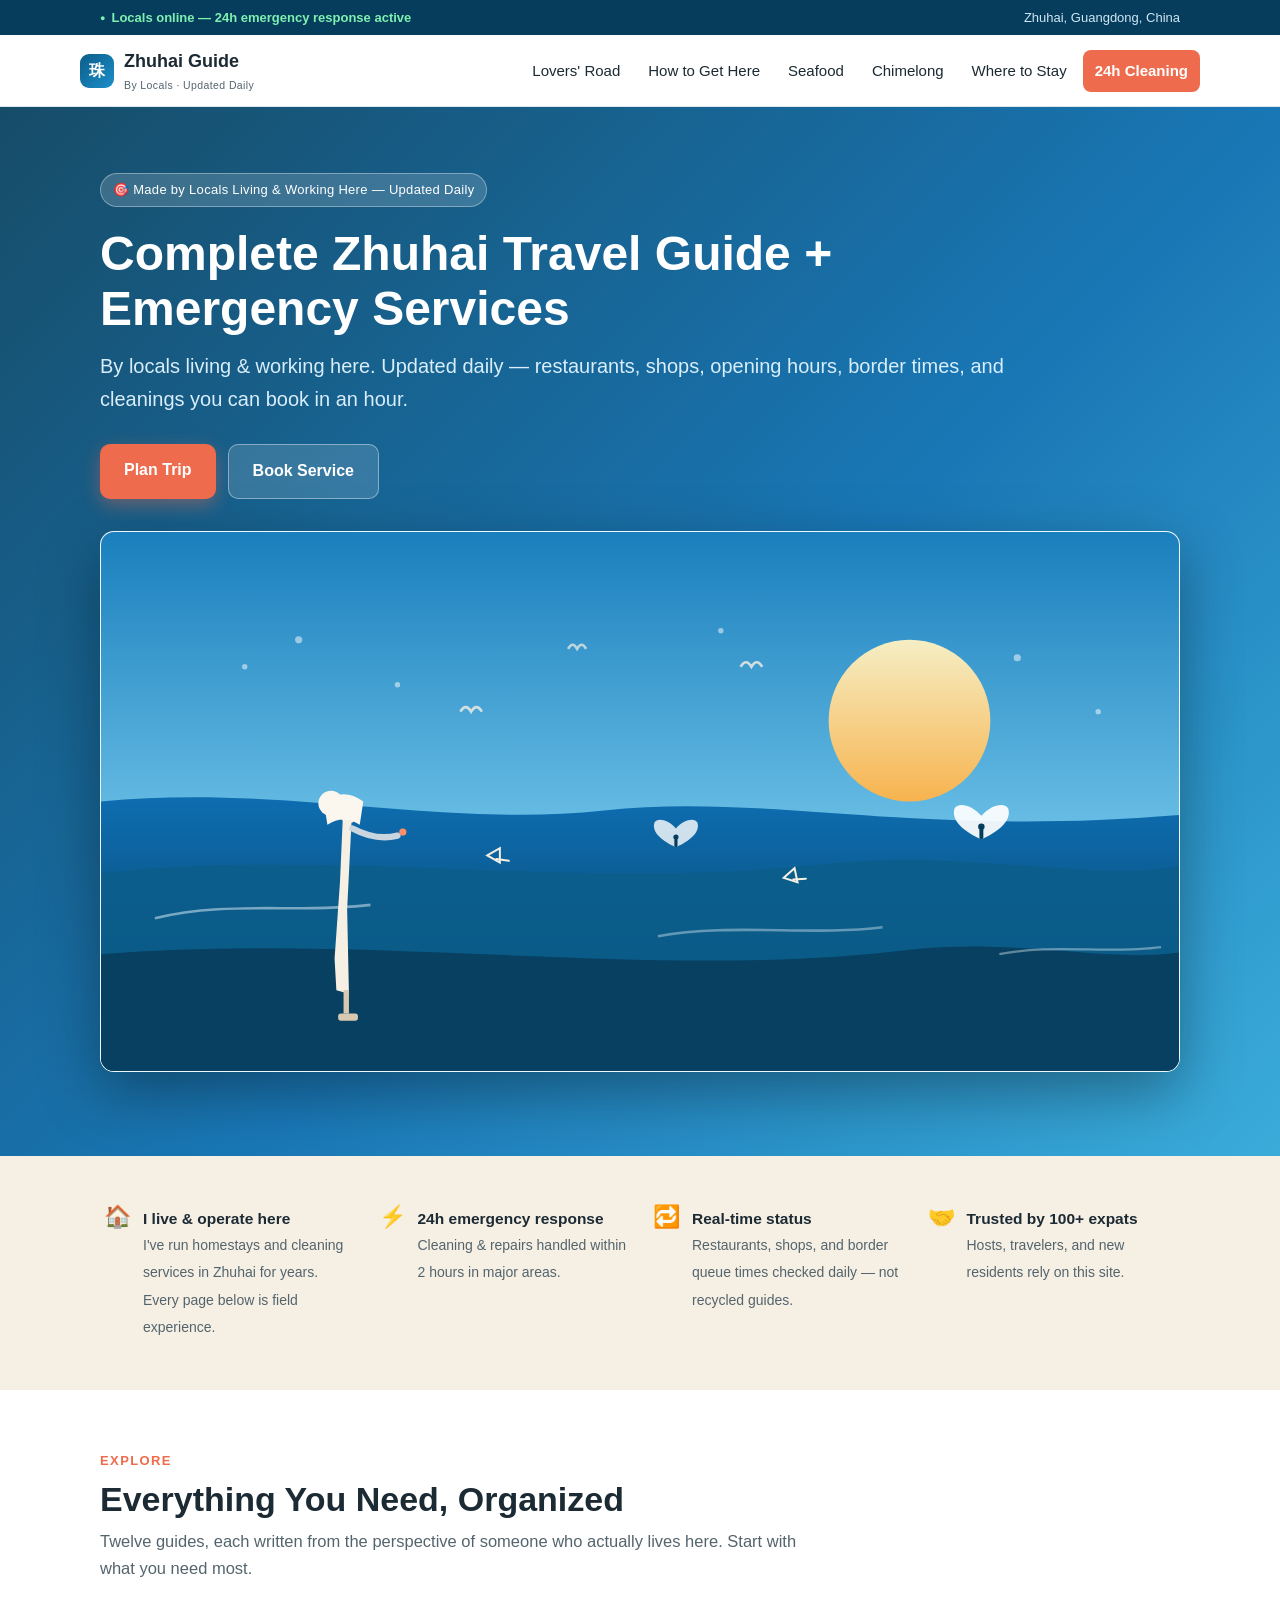
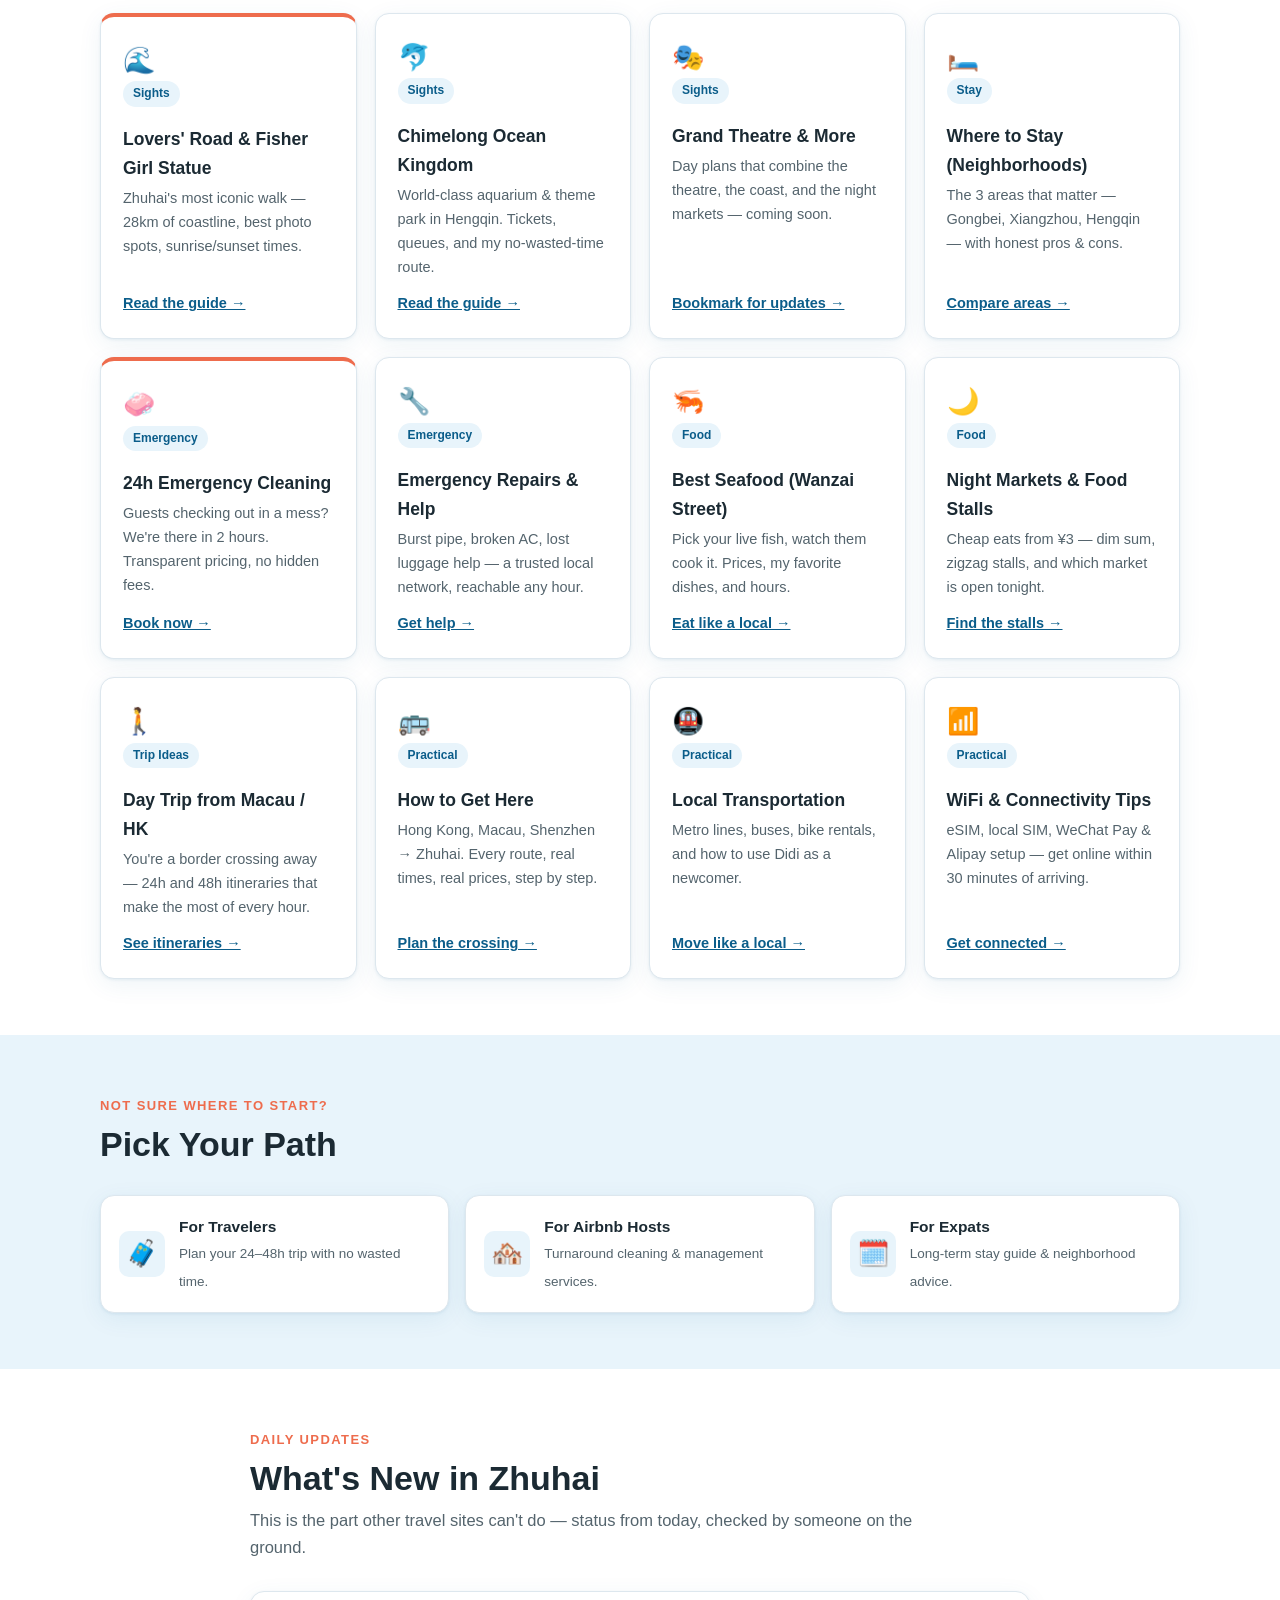
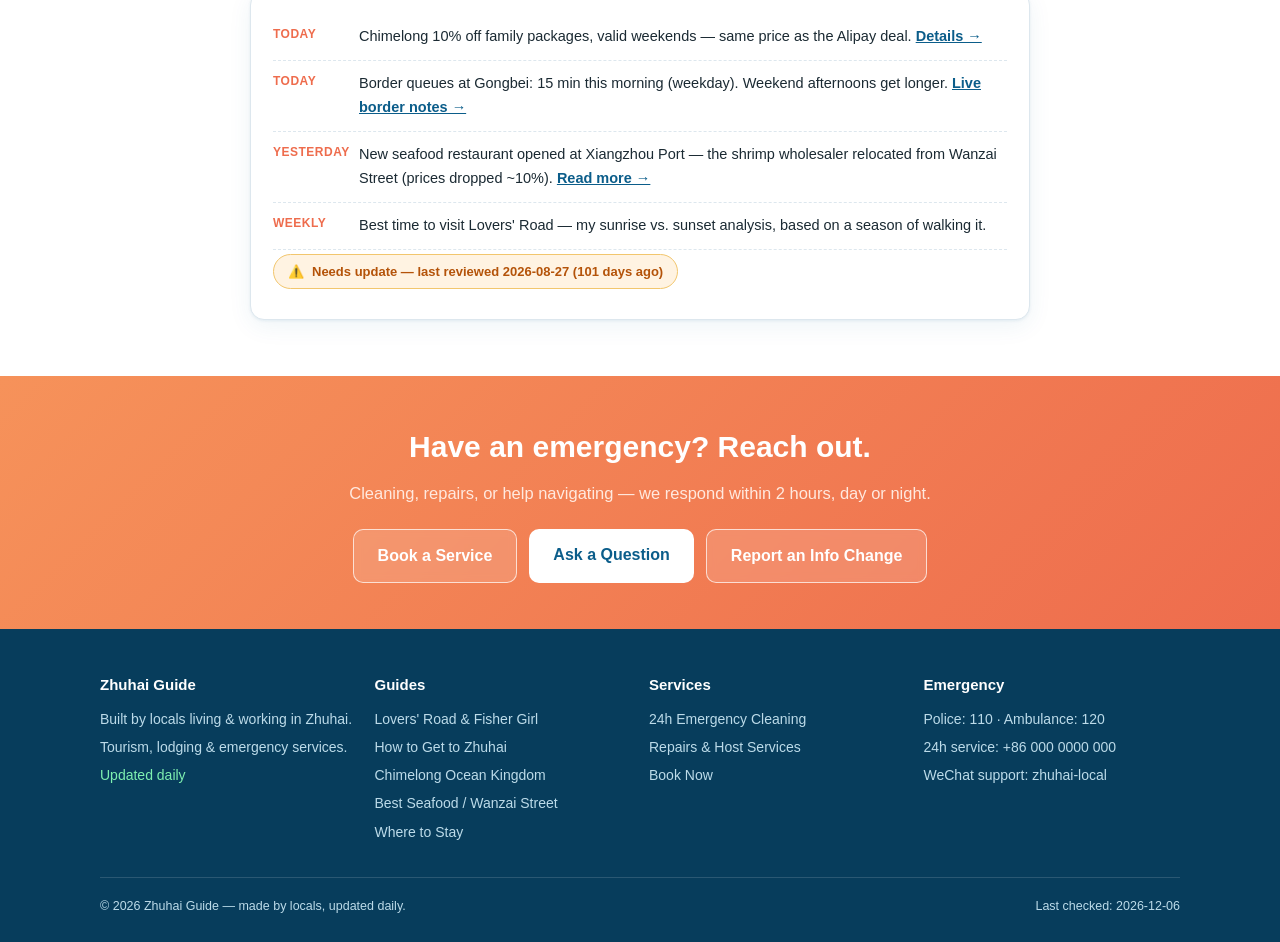
==== commit 2a30e2dc: "Fix domain typo, stale review dates, and .nojekyll filename - Correct colldcc -> colddcc across cano" ====
--- a/index.html
+++ b/index.html
@@ -6,14 +6,14 @@
 <title>Complete Zhuhai Travel Guide + Emergency Services | By Locals, Updated Daily</title>
 <meta name="description" content="Local Zhuhai travel guide: Lovers' Road, Fisher Girl Statue, Chimelong Ocean Kingdom, best seafood and where to stay, plus 24-hour emergency cleaning & repair services.">
 <meta property="og:type" content="website">
-<meta property="og:url" content="https://colldcc.github.io/zhuhai-guide/">
+<meta property="og:url" content="https://colddcc.github.io/zhuhai-guide/">
 <meta property="og:title" content="Zhuhai Travel Guide — By Locals, Updated Daily">
 <meta property="og:description" content="Lovers' Road, Chimelong, seafood, where to stay + 24h emergency cleaning. Live info from locals living and working in Zhuhai.">
-<meta property="og:image" content="https://colldcc.github.io/zhuhai-guide/assets/img/hero-coast.svg">
+<meta property="og:image" content="https://colddcc.github.io/zhuhai-guide/assets/img/hero-coast.svg">
 <meta name="twitter:card" content="summary_large_image">
 <meta name="twitter:title" content="Zhuhai Travel Guide — By Locals, Updated Daily">
 <meta name="twitter:description" content="Lovers' Road, Chimelong, seafood, where to stay + 24h emergency cleaning in Zhuhai.">
-<link rel="canonical" href="https://colldcc.github.io/zhuhai-guide/">
+<link rel="canonical" href="https://colddcc.github.io/zhuhai-guide/">
 <link rel="icon" type="image/svg+xml" href="assets/img/favicon.svg">
 <link rel="stylesheet" href="assets/css/style.css">
 <script type="application/ld+json">
@@ -23,13 +23,13 @@
     {
       "@type": "WebSite",
       "name": "Zhuhai Guide",
-      "url": "https://colldcc.github.io/zhuhai-guide/",
+      "url": "https://colddcc.github.io/zhuhai-guide/",
       "inLanguage": "en"
     },
     {
       "@type": "LocalBusiness",
       "name": "Zhuhai Guide — 24h Cleaning & Repair Services",
-      "url": "https://colldcc.github.io/zhuhai-guide/emergency-cleaning.html",
+      "url": "https://colddcc.github.io/zhuhai-guide/emergency-cleaning.html",
       "description": "Emergency cleaning and repair coordination for Airbnb hosts, hotels and travelers in Zhuhai. 2-hour response.",
       "areaServed": "Zhuhai, Guangdong, China",
       "telephone": "+86-000-0000-000",
@@ -159,7 +159,7 @@
       <div class="update-item"><span class="when">Today</span><p>Border queues at Gongbei: 15 min this morning (weekday). Weekend afternoons get longer. <a href="how-to-get.html">Live border notes →</a></p></div>
       <div class="update-item"><span class="when">Yesterday</span><p>New seafood restaurant opened at Xiangzhou Port — the shrimp wholesaler relocated from Wanzai Street (prices dropped ~10%). <a href="seafood.html">Read more →</a></p></div>
       <div class="update-item"><span class="when">Weekly</span><p>Best time to visit Lovers' Road — my sunrise vs. sunset analysis, based on a season of walking it.</p></div>
-      <div class="updated-stamp" id="updateStamp" data-review="2026-08-17">Last reviewed: today</div>
+      <div class="updated-stamp" id="updateStamp" data-review="2026-08-27">Last reviewed: today</div>
     </div>
   </div>
 </section>
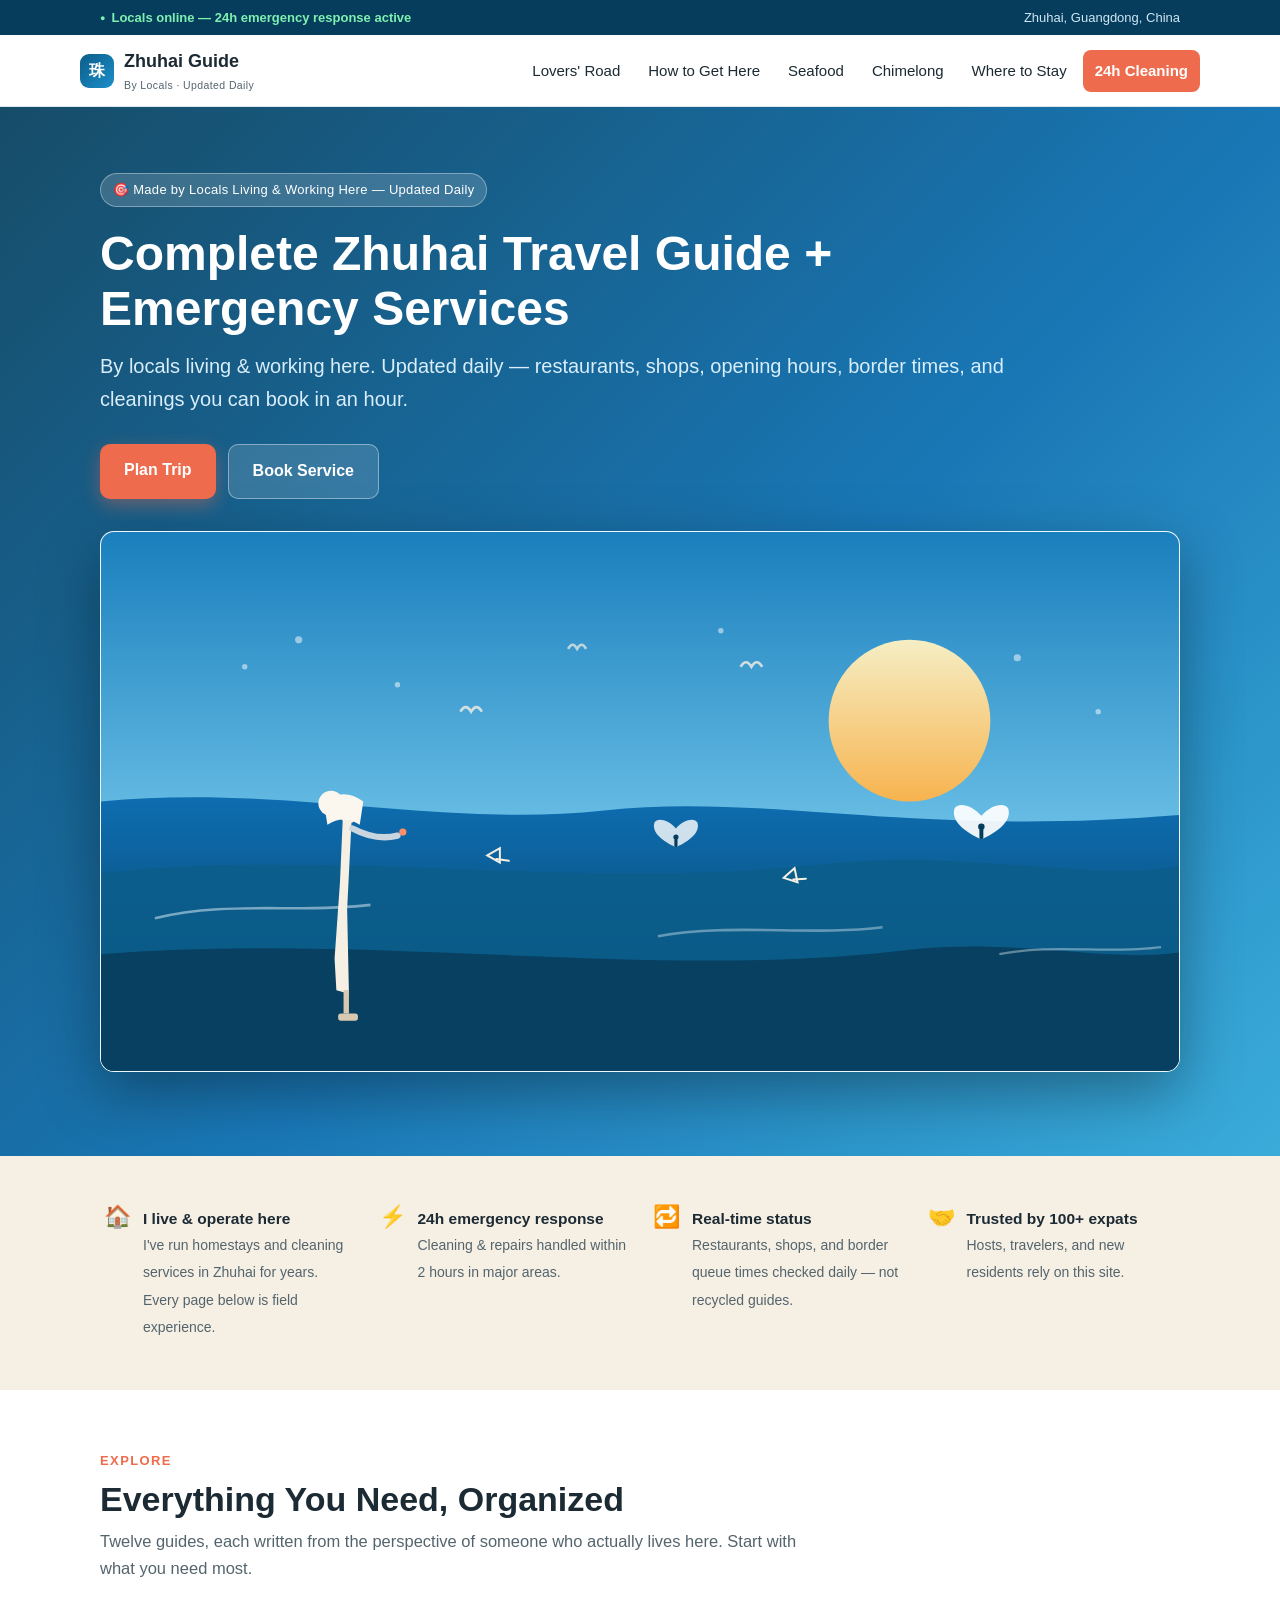
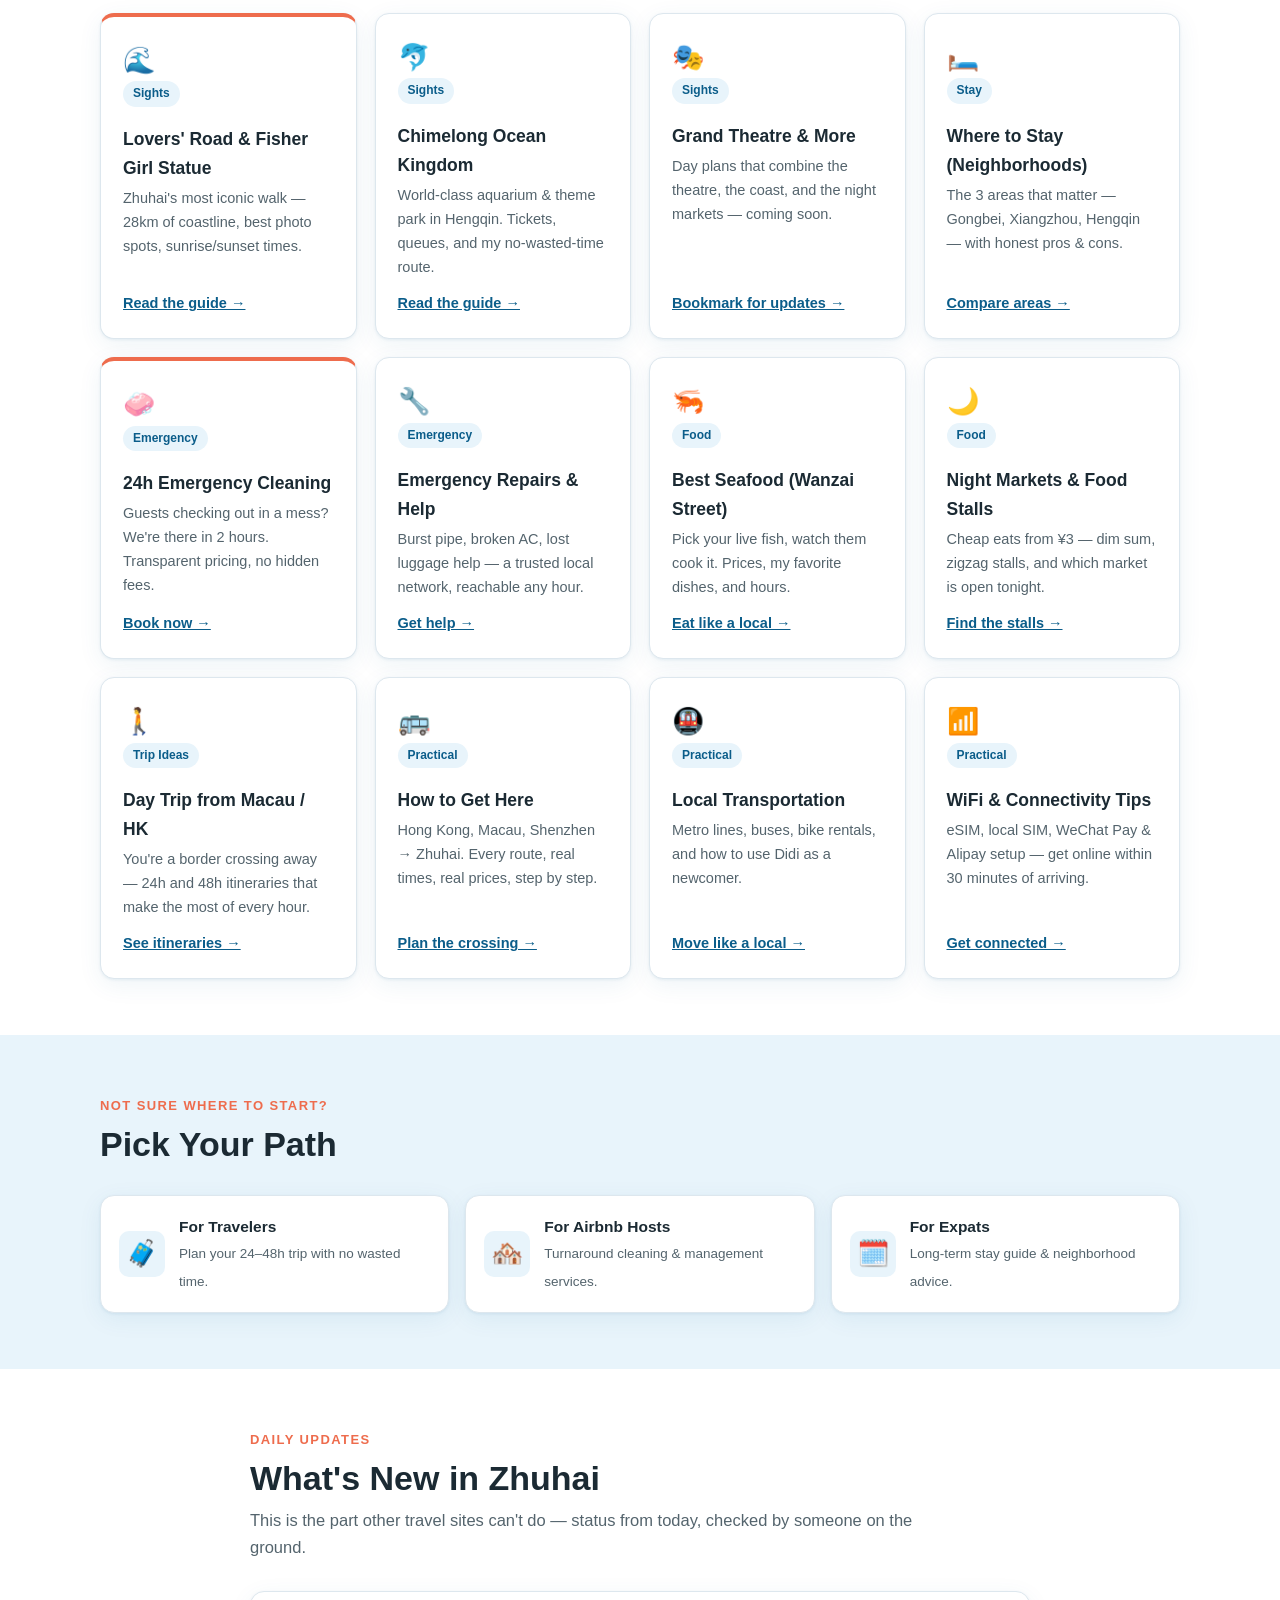
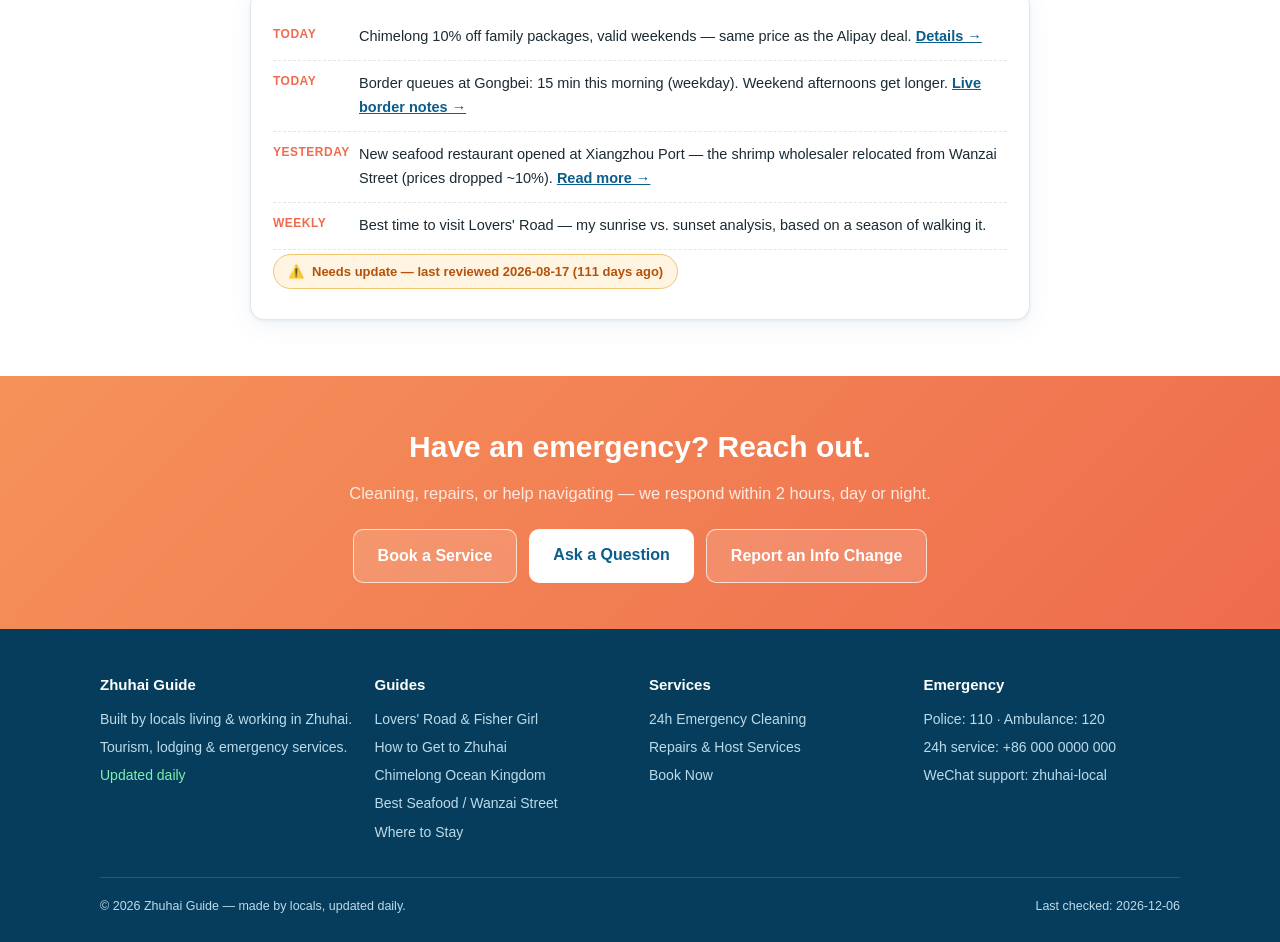
==== commit a5984f1d: "Fix domain typo in SEO metadata (colldcc -> colddcc) Canonical URLs, og:url/og:image, JSON-LD, sitem" ====
--- a/index.html
+++ b/index.html
@@ -159,7 +159,7 @@
       <div class="update-item"><span class="when">Today</span><p>Border queues at Gongbei: 15 min this morning (weekday). Weekend afternoons get longer. <a href="how-to-get.html">Live border notes →</a></p></div>
       <div class="update-item"><span class="when">Yesterday</span><p>New seafood restaurant opened at Xiangzhou Port — the shrimp wholesaler relocated from Wanzai Street (prices dropped ~10%). <a href="seafood.html">Read more →</a></p></div>
       <div class="update-item"><span class="when">Weekly</span><p>Best time to visit Lovers' Road — my sunrise vs. sunset analysis, based on a season of walking it.</p></div>
-      <div class="updated-stamp" id="updateStamp" data-review="2026-08-27">Last reviewed: today</div>
+      <div class="updated-stamp" id="updateStamp" data-review="2026-08-17">Last reviewed: today</div>
     </div>
   </div>
 </section>
